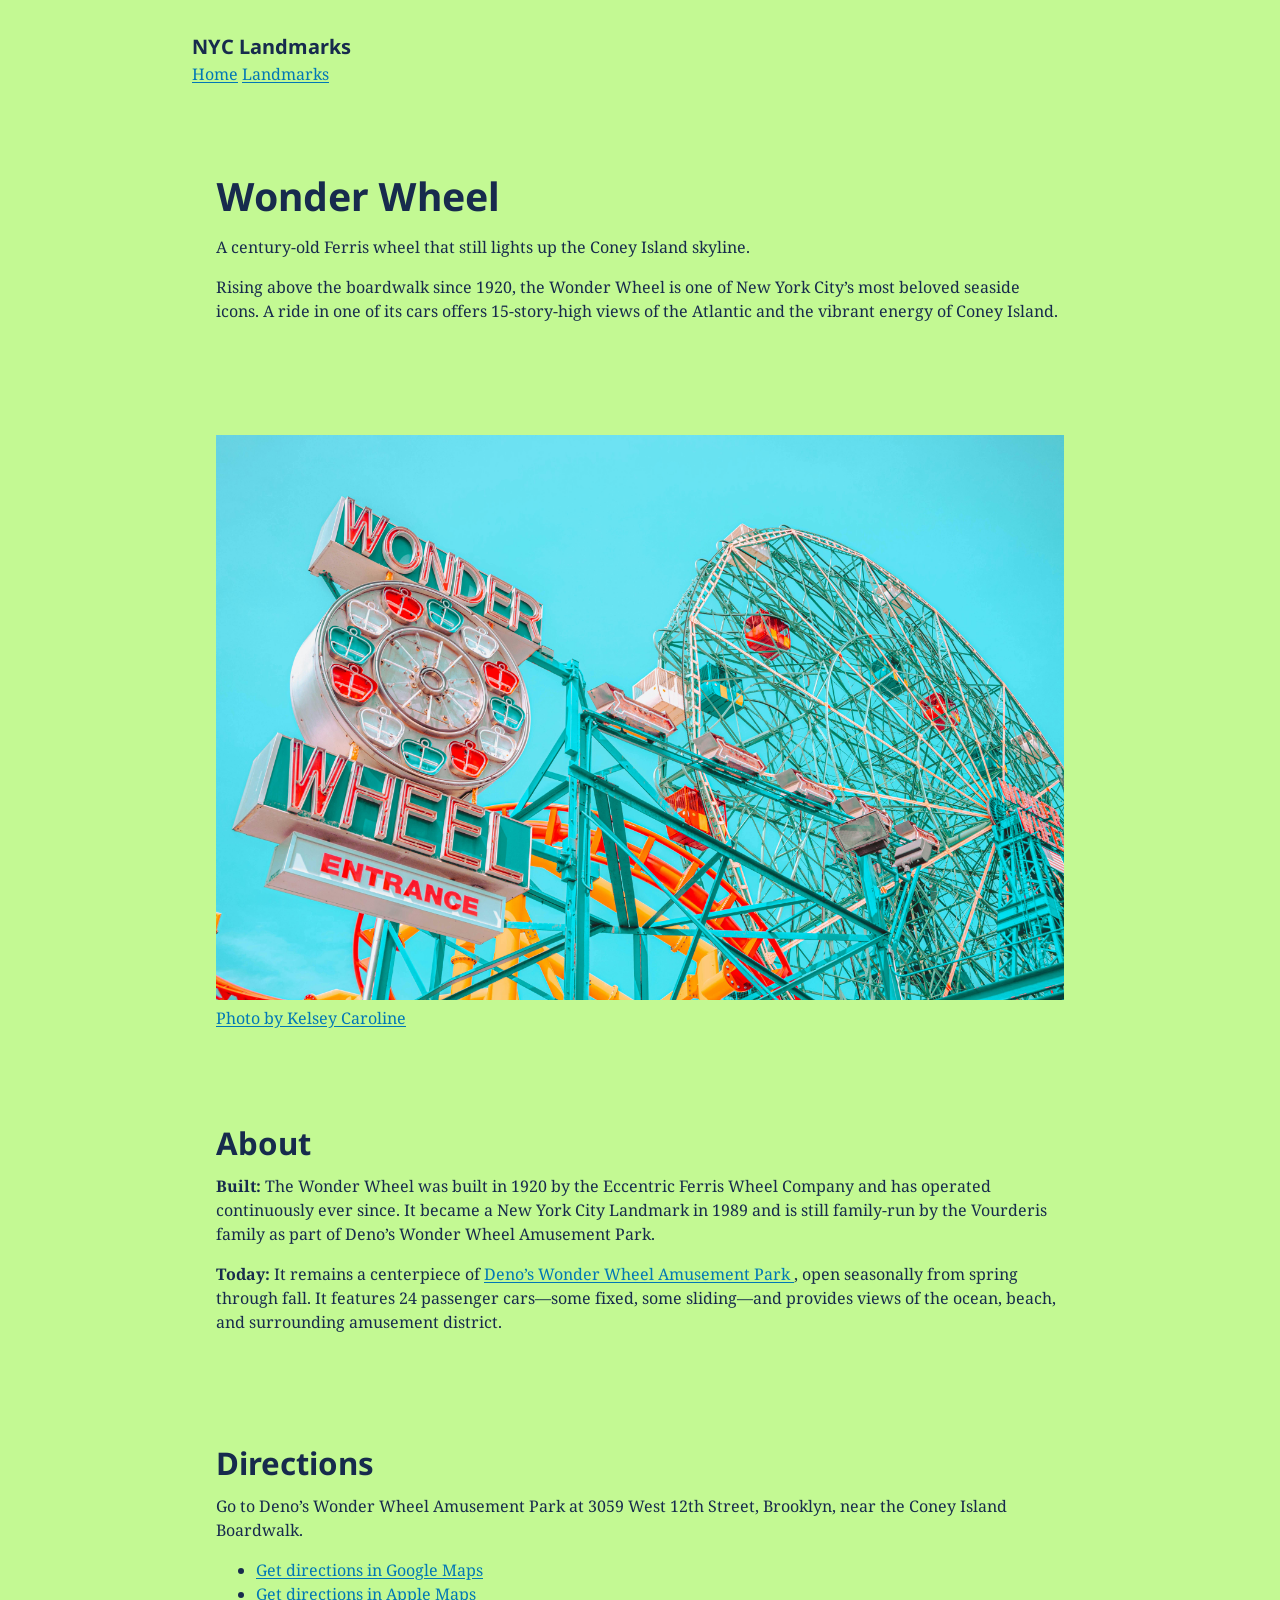
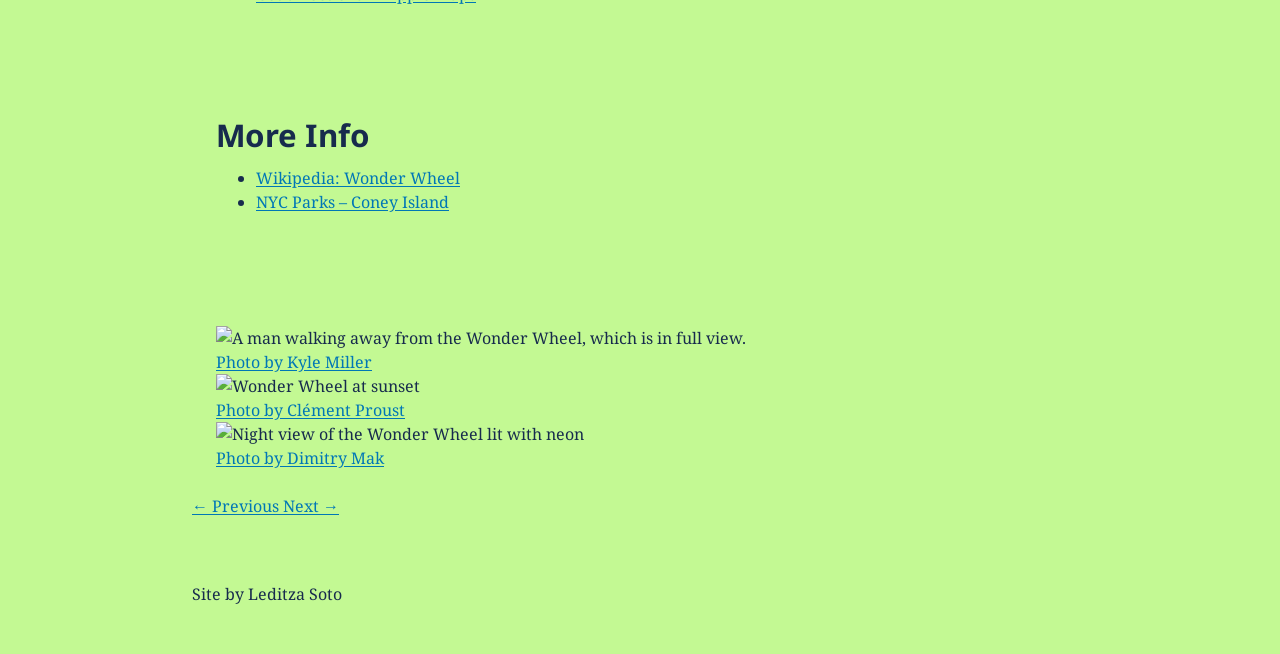
==== landmark-wonder.html @ 8ce6aac6 "Add Wonder Wheel landmark page This HTML file provides a detailed overview of the Wonder Wheel, incl" ====
<!DOCTYPE html>
<html lang="en">
<head>
    <meta charset="UTF-8">
    <meta name="viewport" content="width=device-width, initial-scale=1.0">
    <title>Wonder Wheel | NYC Landmarks</title>

    <link rel="stylesheet" href="tokens.css">
    <link rel="stylesheet" href="style.css">
</head>

<body>

    <!-- HEADER -->
    <header>
        <div class="site-title">NYC Landmarks</div>

        <nav aria-label="Main navigation">
            <a href="index.html">Home</a>
            <a href="index.html#landmarks">Landmarks</a>
        </nav>
    </header>

    <main>

        <!-- INTRODUCTION -->
        <section class="landmark-intro">
            <h1>Wonder Wheel</h1>
            <p class="tagline">
                A century-old Ferris wheel that still lights up the Coney Island skyline.
            </p>
            <p>
                Rising above the boardwalk since 1920, the Wonder Wheel is one of
                New York City’s most beloved seaside icons. A ride in one of its
                cars offers 15-story-high views of the Atlantic and the vibrant
                energy of Coney Island.
            </p>
        </section>

        <!-- HERO IMAGE -->
        <section class="landmark-hero">
            <figure>
                <img
                    src="images/pexels-kelsey-caroline-774981359-19122990.jpg"
                    alt="Wonder Wheel entrance on a cloudless sunny day">

                <figcaption>
                    <a href="https://www.pexels.com/photo/ferris-wheel-in-amusement-park-19122990/">
                        Photo by Kelsey Caroline
                    </a>
                </figcaption>
            </figure>
        </section>

        <!-- ABOUT -->
        <section class="landmark-about">
            <h2>About</h2>

            <p>
                <strong>Built:</strong> The Wonder Wheel was built in 1920 by
                the Eccentric Ferris Wheel Company and has operated continuously
                ever since. It became a New York City Landmark in 1989 and is
                still family-run by the Vourderis family as part of Deno’s
                Wonder Wheel Amusement Park.
            </p>

            <p>
                <strong>Today:</strong> It remains a centerpiece of
                <a href="https://www.denoswonderwheel.com/"
                   target="_blank" rel="noopener">
                    Deno’s Wonder Wheel Amusement Park
                </a>,
                open seasonally from spring through fall. It features 24
                passenger cars—some fixed, some sliding—and provides views
                of the ocean, beach, and surrounding amusement district.
            </p>
        </section>

        <!-- DIRECTIONS -->
        <section class="landmark-directions">
            <h2 id="directions-title">Directions</h2>

            <p>
                Go to Deno’s Wonder Wheel Amusement Park at 3059 West 12th
                Street, Brooklyn, near the Coney Island Boardwalk.
            </p>

            <ul class="directions-links">
                <li>
                    <a class="directions-link"
                       href="https://www.google.com/maps/dir/?api=1&amp;destination=Deno%27s%20Wonder%20Wheel%20Amusement%20Park%2C%203059%20West%2012th%20Street%2C%20Brooklyn%2C%20NY%2011224">
                        Get directions in Google Maps
                    </a>
                </li>

                <li>
                    <a class="directions-link"
                       href="https://maps.apple.com/directions?destination=Deno%27s%20Wonder%20Wheel%20Amusement%20Park%2C%203059%20West%2012th%20Street%2C%20Brooklyn%2C%20NY%2011224">
                        Get directions in Apple Maps
                    </a>
                </li>
            </ul>
        </section>

        <!-- MORE INFORMATION -->
        <section class="landmark-more-info">
            <h2>More Info</h2>

            <ul>
                <li>
                    <a href="https://en.wikipedia.org/wiki/Wonder_Wheel"
                       target="_blank" rel="noopener">
                        Wikipedia: Wonder Wheel
                    </a>
                </li>

                <li>
                    <a href="https://www.nycgovparks.org/parks/coney-island-beach-and-boardwalk/history"
                       target="_blank" rel="noopener">
                        NYC Parks – Coney Island
                    </a>
                </li>
            </ul>
        </section>

        <!-- ADDITIONAL IMAGES -->
        <section class="landmark-gallery">

            <figure>
                <img
                    src="images/square/pexels-kyle-miller-169884138-27462439_sq.jpg"
                    alt="A man walking away from the Wonder Wheel, which is in full view.">

                <figcaption>
                    <a href="https://www.pexels.com/photo/a-man-walking-past-a-ferris-wheel-27462439/">
                        Photo by Kyle Miller
                    </a>
                </figcaption>
            </figure>

            <figure>
                <img
                    src="images/square/pexels-clement-proust-363898785-24730360_sq.jpg"
                    alt="Wonder Wheel at sunset">

                <figcaption>
                    <a href="https://www.pexels.com/photo/denos-wonder-wheel-amusement-park-24730360/">
                        Photo by Clément Proust
                    </a>
                </figcaption>
            </figure>

            <figure>
                <img
                    src="images/square/pexels-dimitry-mak-1310041547-30911091_sq.jpg"
                    alt="Night view of the Wonder Wheel lit with neon">

                <figcaption>
                    <a href="https://www.pexels.com/photo/colorful-summer-day-at-coney-island-amusement-park-30911091/">
                        Photo by Dimitry Mak
                    </a>
                </figcaption>
            </figure>

        </section>

        <!-- PREVIOUS AND NEXT LANDMARKS -->
        <nav id="pagination" aria-label="Landmark navigation">
            <a class="btn" rel="prev" href="landmark-tram.html">
                ← Previous
            </a>

            <a class="btn" rel="next" href="landmark-liberty.html">
                Next →
            </a>
        </nav>

    </main>

    <!-- FOOTER -->
    <footer>
        <p>Site by Leditza Soto</p>
    </footer>

</body>
</html>
---- tokens.css ----
@import url("https://fonts.googleapis.com/css2?family=Noto+Sans+Georgian&family=Noto+Serif+Georgian&display=swap");

/* Design System Tokens: Set Base CSS variable values. */
:root {
  /* Typographic Styles */
  --text-size-xs: 0.64rem;
  --text-size-sm: 0.8rem;
  --text-size-md: 1rem;
  --text-size-lg: 1.25rem;
  --text-size-xl: 1.563rem;
  --text-size-2xl: 1.953rem;
  --text-size-3xl: 2.441rem;
  --line-height-base: 1.5;
  --line-height-headings: 1.15;
  --headings-family: "Noto Sans Georgian", sans-serif;
  --base-family: "Noto Serif Georgian", sans-serif;

    /* Color Styles */
  --primary-text: #172B4D;
  --primary-background: #c3f993;
  --action: #0077B6;
  --action-hover: #005A8D;
  --button-text: #FFFFFF;

  --alternate-text: #FFFFFF;
  --alternate-background: #172B4D;
  --alternate-action: #48CAE4;
  --alternate-action-hover: #FFFFFF;
  --alternate-button-text: #172B4D;

  /* Spacing Units */
  --space-unit: 0.25rem;
  --space-1: calc(var(--space-unit) * 1);
  --space-2: calc(var(--space-unit) * 2);
  --space-3: calc(var(--space-unit) * 3);
  --space-4: calc(var(--space-unit) * 4);
  --space-6: calc(var(--space-unit) * 6);
  --space-8: calc(var(--space-unit) * 8);
  --space-12: calc(var(--space-unit) * 12);
  --space-16: calc(var(--space-unit) * 16);
  --space-24: calc(var(--space-unit) * 24);
  --space-32: calc(var(--space-unit) * 32);

  /* Layout Styles */
  --page-width: 60rem;
  --grid-gap: var(--space-4);
  --section-spacing: var(--space-12);
  --content-padding: var(--space-6);
}

html {
  font-size: 16px;
}

* {
  box-sizing: border-box;
}

body {
  margin: 0;
  font-family: var(--base-family);
  font-size: var(--text-size-md);
  line-height: var(--line-height-base);
  color: var(--primary-text);
  background-color: var(--primary-background);
  overflow-wrap: break-word;
}

/* Typography */
h1, h2, h3, h4, h5, h6 {
  font-family: var(--headings-family);
  line-height: var(--line-height-headings);
}

h1 {
  font-size: var(--text-size-3xl);
}

h2 {
  font-size: var(--text-size-2xl);
}

h3 {
  font-size: var(--text-size-xl);
}

h4 {
  font-size: var(--text-size-lg);
}

h5 {
  font-size: var(--text-size-md);
}

h6 {
  font-size: var(--text-size-sm);
}


/* Clean heading defaults assuming parent sections handle top spacing */
h1 {
  margin-block-start: 0;
  margin-block-end: var(--space-4); /* 16px on 4px base */
}

h2 {
  margin-block-start: 0;
  margin-block-end: var(--space-3); /* 12px on 4px base */
}

h3 {
  margin-block-start: 0;
  margin-block-end: var(--space-2); /* 8px on 4px base */
}

h4, h5, h6 {
  margin-block-start: 0;
  margin-block-end: var(--space-2); /* 8px on 4px base */
}

p, ul, ol {
  margin: 0 0 var(--space-4);
}

small {
  font-size: var(--text-size-sm);
}

/* Layout */
header, main, footer {
  max-width: var(--page-width);
  margin-inline: auto;
  padding: var(--space-8);
}

section, .alternate {
  padding: var(--content-padding);
}

section + section {
  margin-top: var(--section-spacing);
}

/* Site identity stays separate from the page heading. */
.site-title {
  font-size: var(--text-size-lg);
}

/* Add the alternate class to an element to apply alternate styling. */
.alternate {
  --action: var(--alternate-action);
  --action-hover: var(--alternate-action-hover);
  --button-text: var(--alternate-button-text);
  color: var(--alternate-text);
  background-color: var(--alternate-background);
}

/* Links and buttons */
a {
  color: var(--action);
  text-decoration: underline;
  text-underline-offset: 0.15em;
}

a:hover {
  color: var(--action-hover);
}

button, .button {
  display: inline-block;
  border: 0;
  padding: var(--space-3) var(--space-4);
  font: inherit;
  color: var(--button-text);
  background-color: var(--action);
  text-decoration: none;
  cursor: pointer;
}

button:hover, .button:hover {
  color: var(--button-text);
  background-color: var(--action-hover);
}

a:focus-visible, button:focus-visible {
  outline: 3px solid currentColor;
  outline-offset: 4px;
}
---- style.css ----
/* basic responsive image css */
img, video {
    max-width: 100%;
    height: auto;
}

.landmarks-grid {
    display: grid;
    grid-gap: 1rem;
    grid-template-columns: repeat(auto-fit, minmax(250px, 1fr));
}

figure {
    margin: 0;
}

.videoWrapper {
    position: relative;
    width: 100%;
}

.ratio {
    aspect-ratio: 16 / 9;
}
.videoWrapper iframe {
  border: 0;
}
.videoWrapper iframe {
    position: absolute;
    top: 0;
    left: 0;
    width: 100%;
    height: 100%;
    border: 0;
}
/* Landmark card grid */
.landmarks-grid {
    display: grid;
    grid-template-columns: repeat(3, minmax(0, 1fr));
    gap: var(--grid-gap);
    margin-block: var(--space-8);
}

.landmark {
    padding: var(--content-padding);
    background-color: #FFFFFF;
    color: var(--primary-text);
    border: 1px solid #D1D5DB;
    border-radius: 8px;
}

.landmark figure {
    margin: 0 0 var(--space-4);
}

.landmark img {
    display: block;
    width: 100%;
    aspect-ratio: 1 / 1;
    object-fit: cover;
}

.landmark figcaption {
    font-size: var(--text-size-sm);
    margin-top: var(--space-2);
}

.landmark h3 {
    margin-bottom: 0;
}

.landmark a {
    color: var(--action);
}

.landmark a:hover {
    color: var(--action-hover);
}

/* Tablet layout */
@media (max-width: 800px) {
    .landmarks-grid {
        grid-template-columns: repeat(2, minmax(0, 1fr));
    }
}

/* Mobile layout */
@media (max-width: 520px) {
    .landmarks-grid {
        grid-template-columns: 1fr;
    }
}


/* Page sections */
.site-title {
    font-family: var(--headings-family);
    font-weight: bold;
}

.introduction {
    padding: var(--content-padding);
}

.introduction .intro {
    font-size: var(--text-size-lg);
}

.intro-video,
.featured-landmark,
.landmarks {
    margin-top: var(--section-spacing);
    padding: var(--content-padding);
}

.featured-landmark img {
    display: block;
    width: 100%;
    height: auto;
}

.landmarks-grid {
    margin-top: var(--space-6);
}

/* Keyboard accessibility */
a:focus-visible,
button:focus-visible {
    outline: 3px solid var(--action);
    outline-offset: 3px;
}
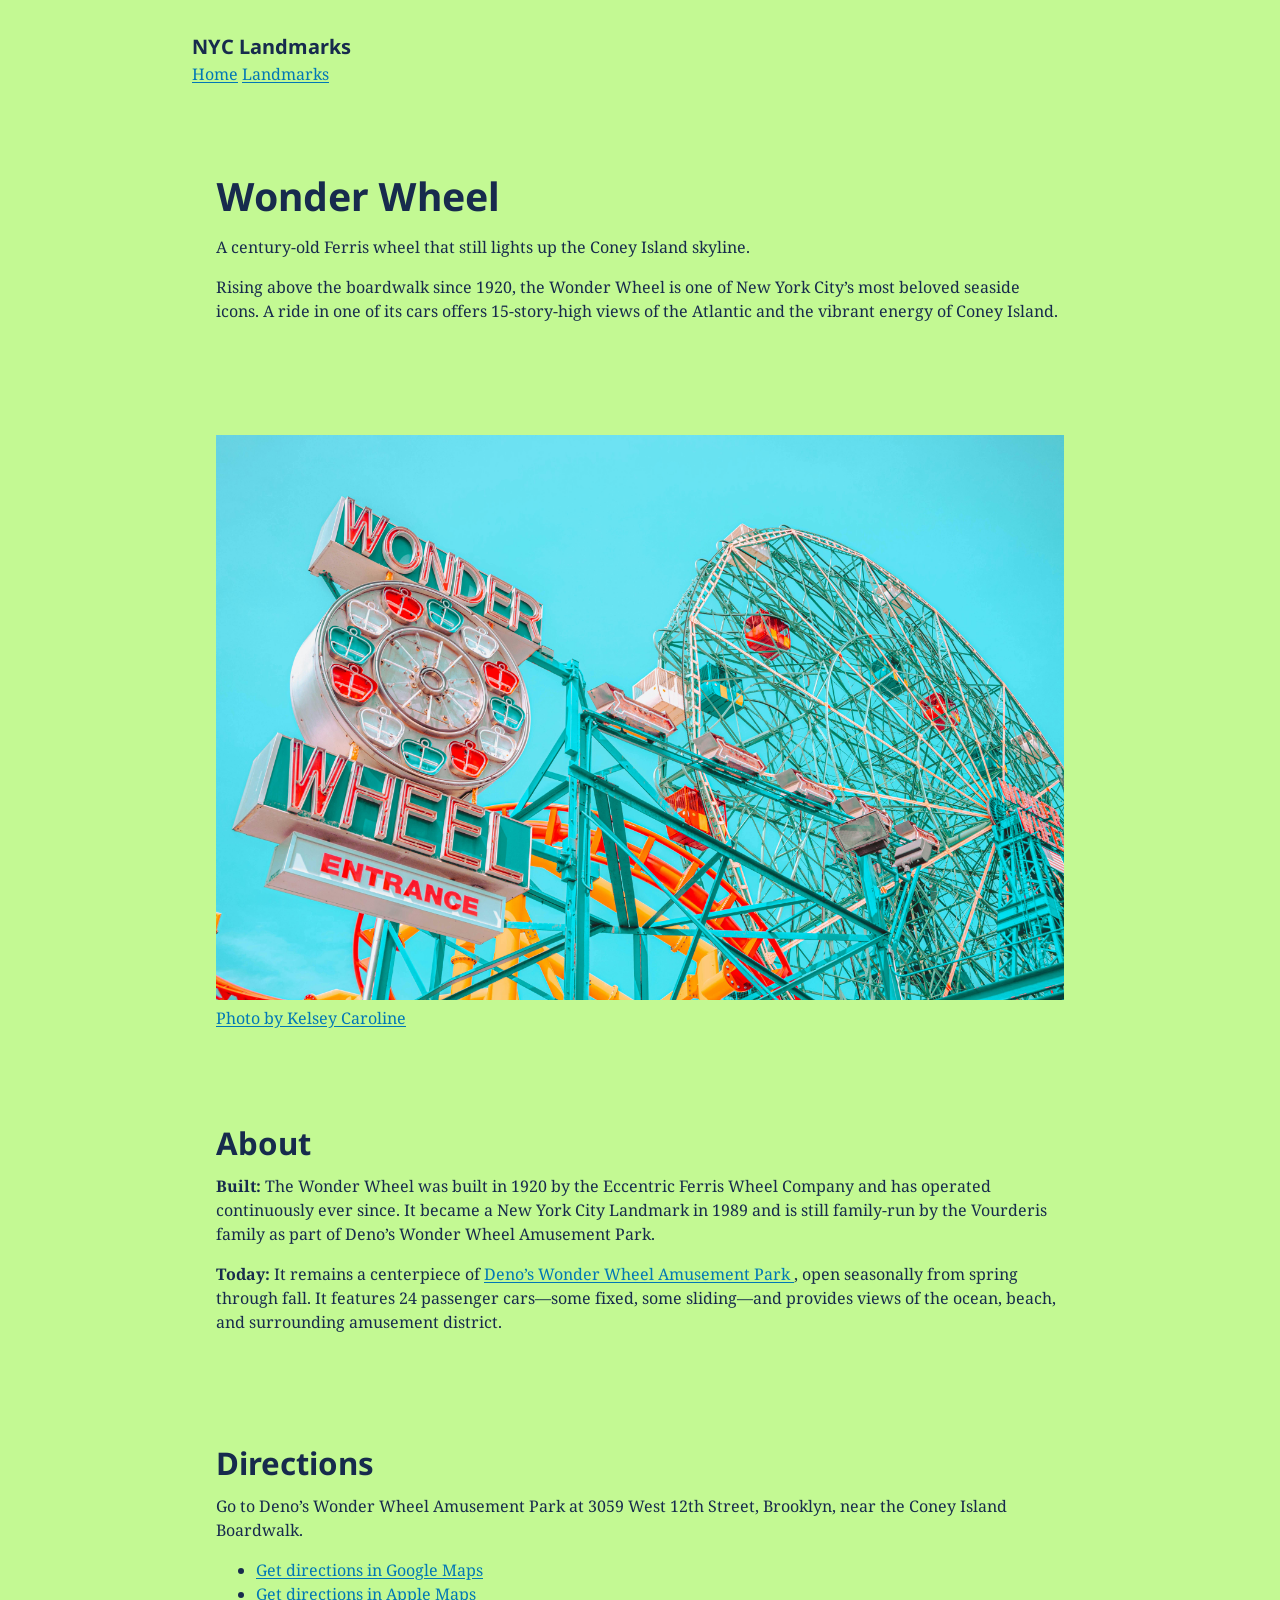
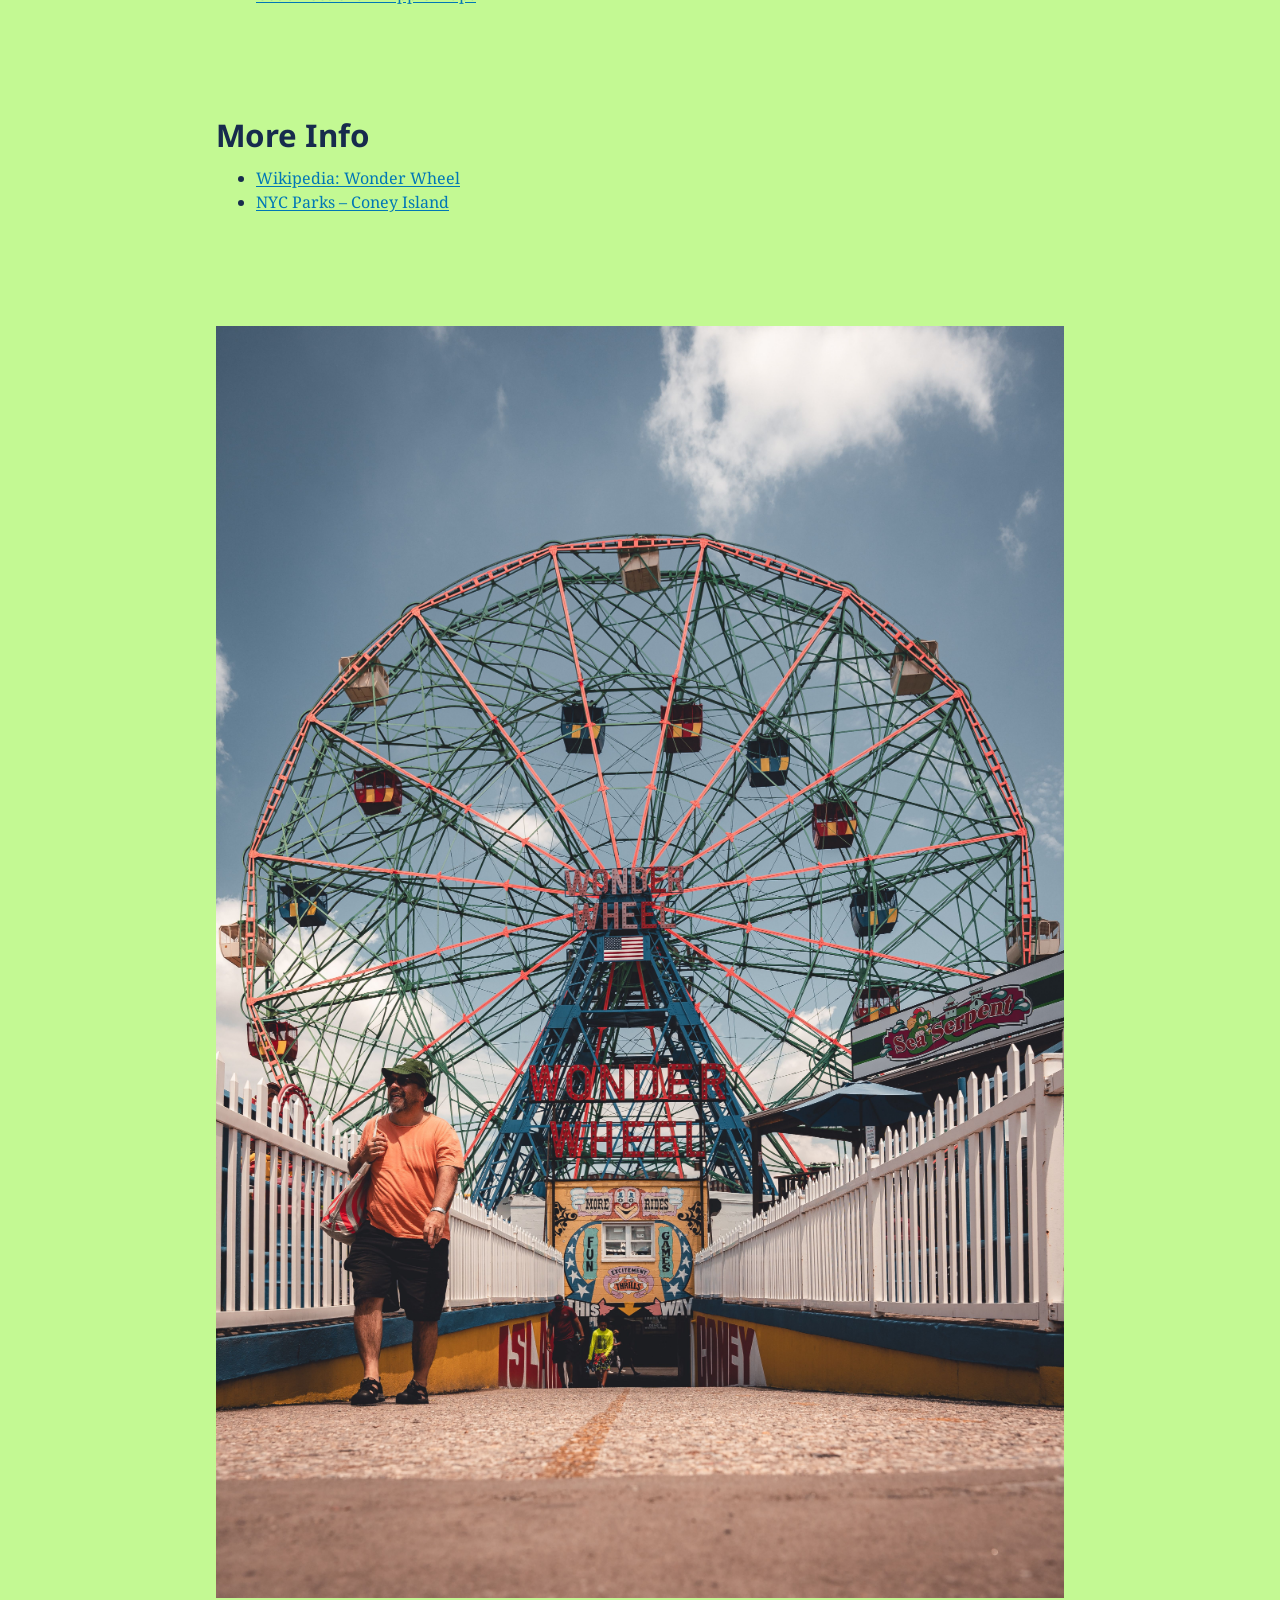
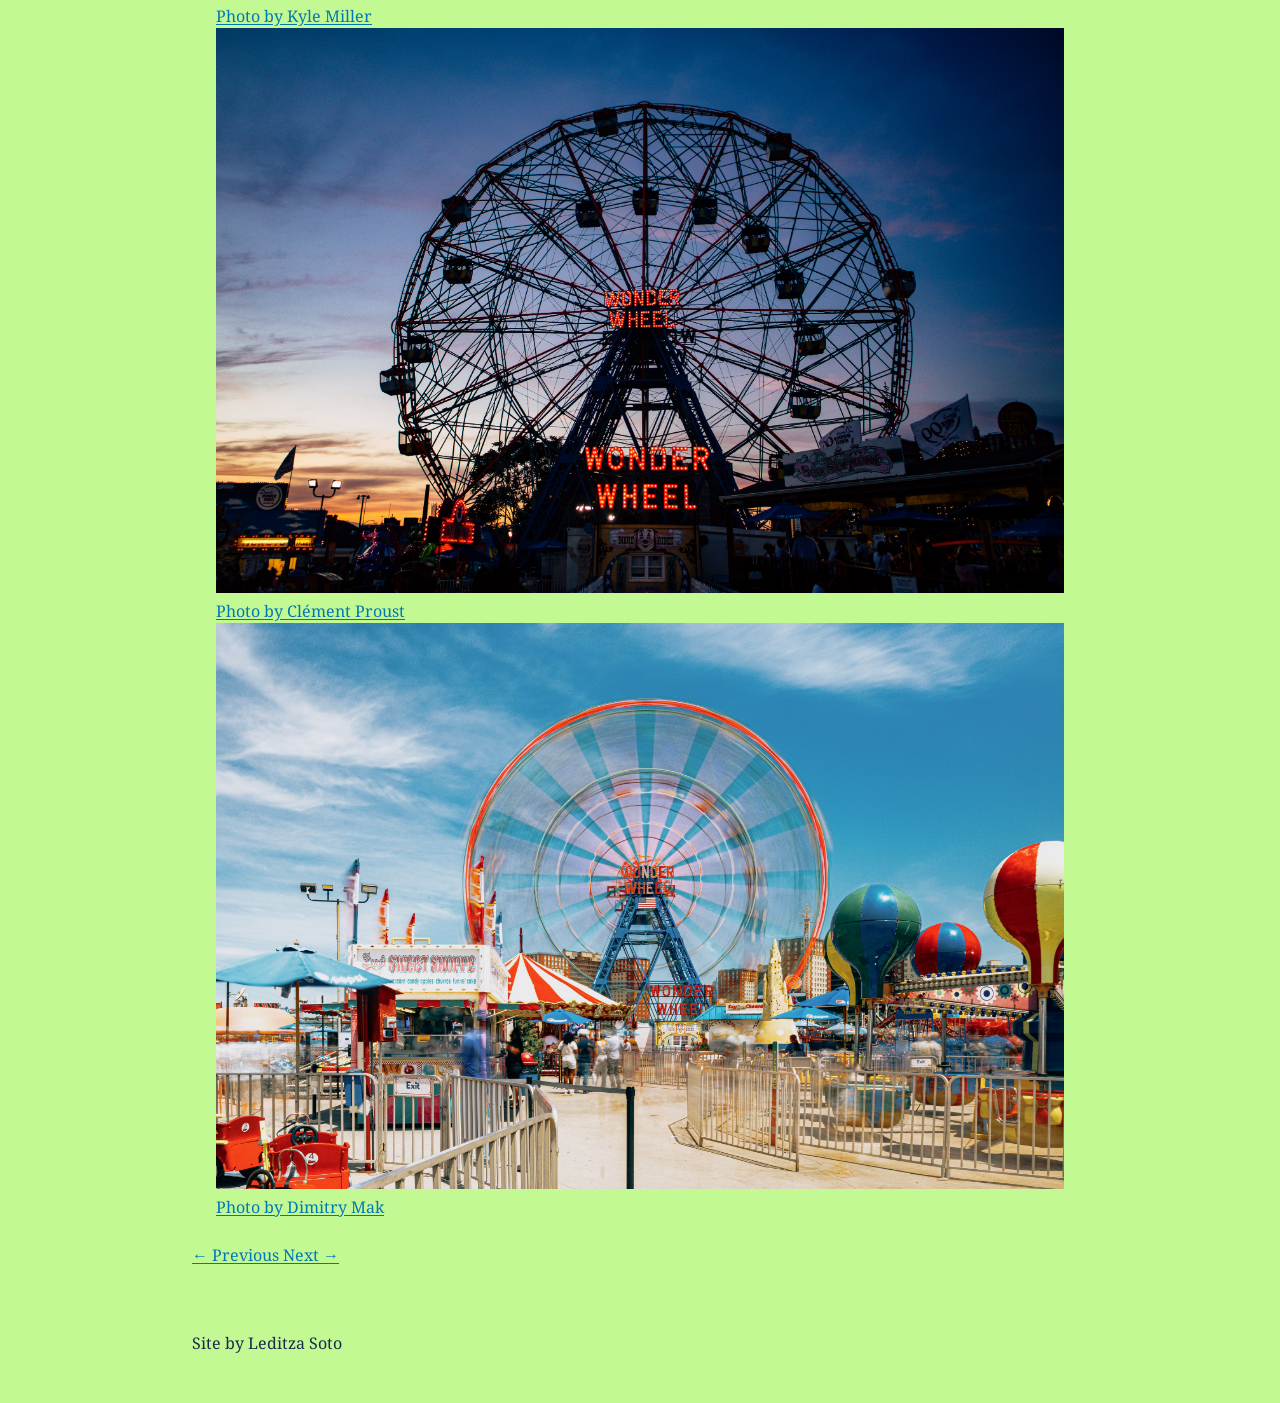
==== commit 56b76a19: "Add Wonder Wheel gallery images and update landmark page" ====
--- a/landmark-wonder.html
+++ b/landmark-wonder.html
@@ -129,9 +129,8 @@
 
             <figure>
                 <img
-                    src="images/square/pexels-kyle-miller-169884138-27462439_sq.jpg"
+                    src="images2cropped/pexels-kyle-miller-169884138-27462439.jpg"
                     alt="A man walking away from the Wonder Wheel, which is in full view.">
-
                 <figcaption>
                     <a href="https://www.pexels.com/photo/a-man-walking-past-a-ferris-wheel-27462439/">
                         Photo by Kyle Miller
@@ -141,10 +140,8 @@
 
             <figure>
                 <img
-                    src="images/square/pexels-clement-proust-363898785-24730360_sq.jpg"
-                    alt="Wonder Wheel at sunset">
-
-                <figcaption>
+                    src="images2cropped/pexels-clement-proust-363898785-24730360.jpg"
+                    alt="Wonder Wheel at sunset">                <figcaption>
                     <a href="https://www.pexels.com/photo/denos-wonder-wheel-amusement-park-24730360/">
                         Photo by Clément Proust
                     </a>
@@ -153,9 +150,8 @@
 
             <figure>
                 <img
-                    src="images/square/pexels-dimitry-mak-1310041547-30911091_sq.jpg"
-                    alt="Night view of the Wonder Wheel lit with neon">
-
+    src="images2cropped/pexels-dimitry-mak-1310041547-30911091.jpg"
+    alt="Night view of the Wonder Wheel lit with neon">
                 <figcaption>
                     <a href="https://www.pexels.com/photo/colorful-summer-day-at-coney-island-amusement-park-30911091/">
                         Photo by Dimitry Mak
@@ -184,4 +180,4 @@
     </footer>
 
 </body>
-</html>
+</html>
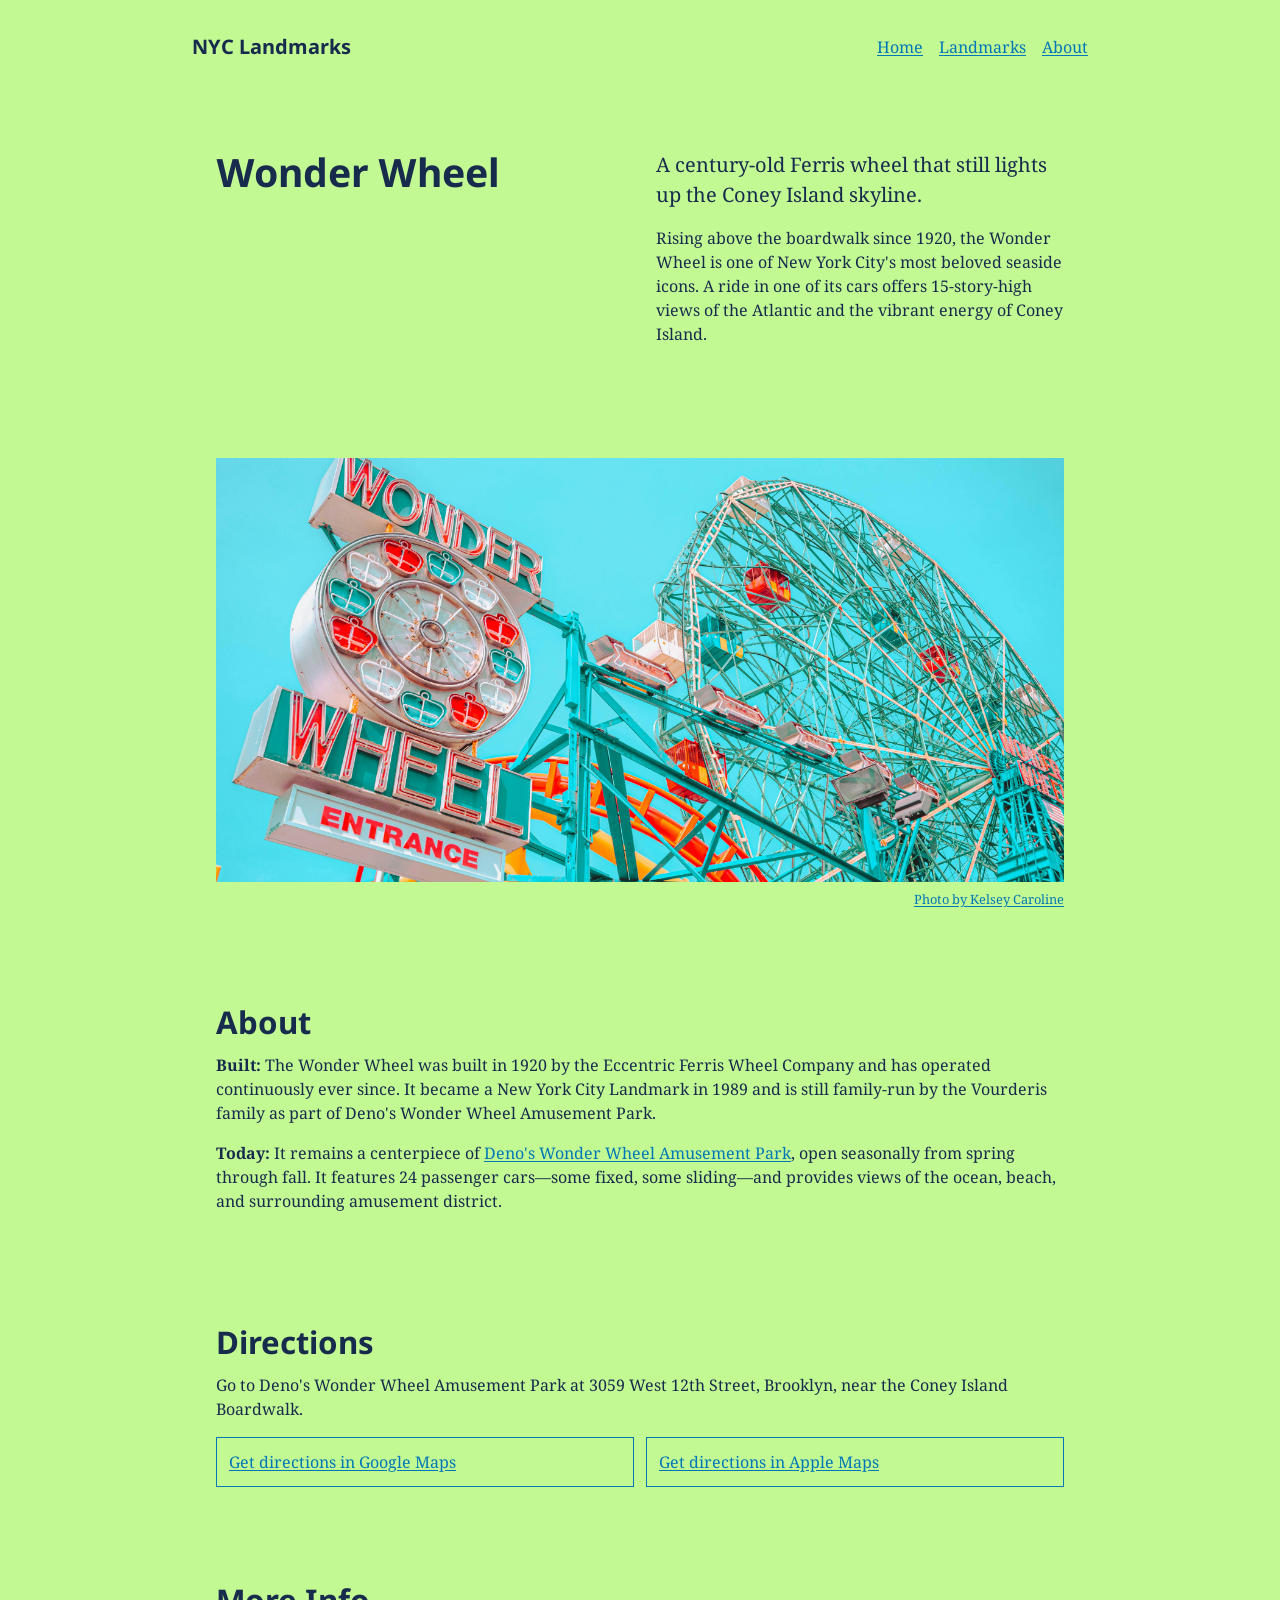
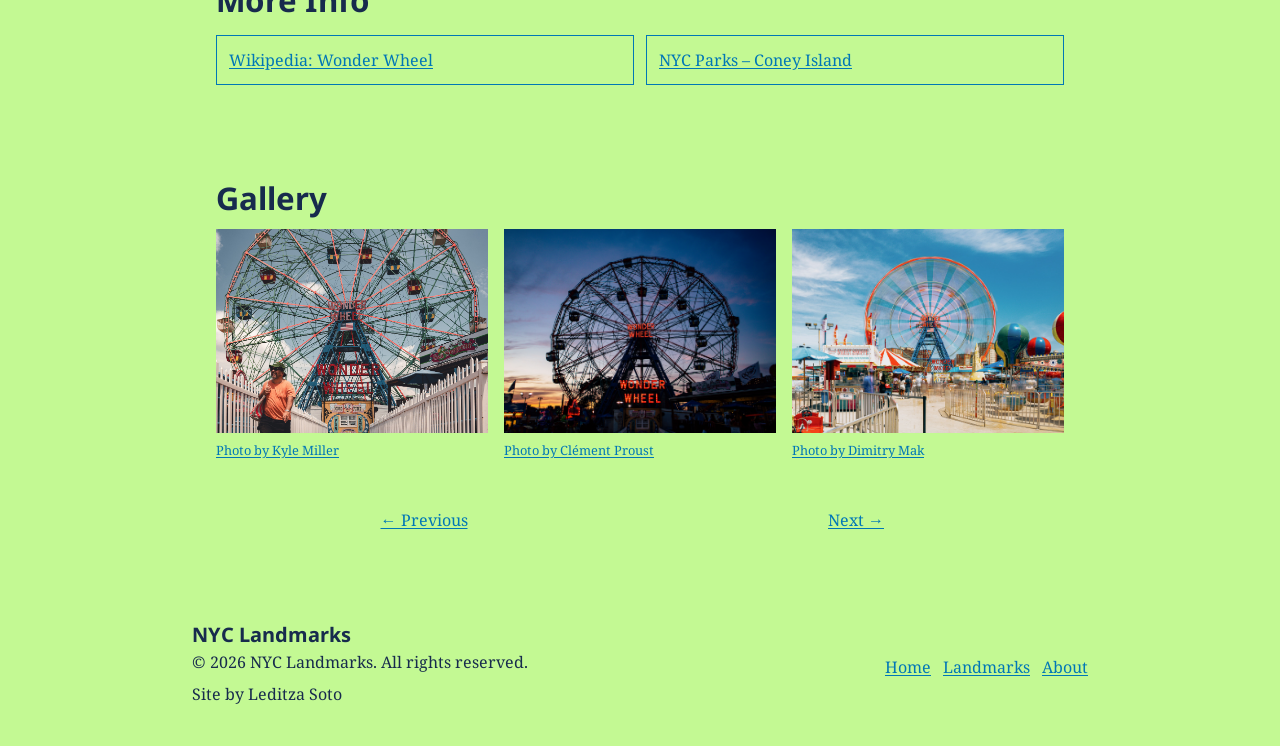
==== commit 2666b9af: "Update homepage and Wonder Wheel responsive layouts" ====
--- a/landmark-wonder.html
+++ b/landmark-wonder.html
@@ -1,168 +1,234 @@
 
 <!DOCTYPE html>
 <html lang="en">
+
 <head>
     <meta charset="UTF-8">
     <meta name="viewport" content="width=device-width, initial-scale=1.0">
+
     <title>Wonder Wheel | NYC Landmarks</title>
 
     <link rel="stylesheet" href="tokens.css">
     <link rel="stylesheet" href="style.css">
 </head>
 
-<body>
+<body class="page page--landmark">
 
     <!-- HEADER -->
-    <header>
-        <div class="site-title">NYC Landmarks</div>
-
-        <nav aria-label="Main navigation">
-            <a href="index.html">Home</a>
-            <a href="index.html#landmarks">Landmarks</a>
-        </nav>
+    <header class="site-header">
+        <div class="site-header__inner">
+
+            <a class="site-logo" href="index.html">
+                NYC Landmarks
+            </a>
+
+            <nav class="primary-nav" aria-label="Main navigation">
+                <ul class="primary-nav__list">
+                    <li><a href="index.html">Home</a></li>
+                    <li><a href="index.html#landmarks">Landmarks</a></li>
+                    <li><a href="index.html#about">About</a></li>
+                </ul>
+            </nav>
+
+        </div>
     </header>
 
+
     <main>
 
-        <!-- INTRODUCTION -->
+        <!-- LANDMARK INTRODUCTION -->
         <section class="landmark-intro">
-            <h1>Wonder Wheel</h1>
-            <p class="tagline">
-                A century-old Ferris wheel that still lights up the Coney Island skyline.
-            </p>
-            <p>
-                Rising above the boardwalk since 1920, the Wonder Wheel is one of
-                New York City’s most beloved seaside icons. A ride in one of its
-                cars offers 15-story-high views of the Atlantic and the vibrant
-                energy of Coney Island.
-            </p>
-        </section>
+            <div class="content-container landmark-intro__layout">
+
+                <h1>Wonder Wheel</h1>
+
+                <div class="landmark-intro__copy">
+
+                    <p class="tagline">
+                        A century-old Ferris wheel that still lights up
+                        the Coney Island skyline.
+                    </p>
+
+                    <p>
+                        Rising above the boardwalk since 1920, the Wonder
+                        Wheel is one of New York City's most beloved
+                        seaside icons. A ride in one of its cars offers
+                        15-story-high views of the Atlantic and the
+                        vibrant energy of Coney Island.
+                    </p>
+
+                </div>
+
+            </div>
+        </section>
+
 
         <!-- HERO IMAGE -->
         <section class="landmark-hero">
-            <figure>
-                <img
-                    src="images/pexels-kelsey-caroline-774981359-19122990.jpg"
-                    alt="Wonder Wheel entrance on a cloudless sunny day">
-
-                <figcaption>
-                    <a href="https://www.pexels.com/photo/ferris-wheel-in-amusement-park-19122990/">
-                        Photo by Kelsey Caroline
-                    </a>
-                </figcaption>
-            </figure>
-        </section>
+            <div class="content-container">
+
+                <figure>
+                    <img
+                        src="images/pexels-kelsey-caroline-774981359-19122990.jpg"
+                        alt="Wonder Wheel at Coney Island">
+
+                    <figcaption>
+                        <a href="https://www.pexels.com/photo/ferris-wheel-in-amusement-park-19122990/">
+                            Photo by Kelsey Caroline
+                        </a>
+                    </figcaption>
+                </figure>
+
+            </div>
+        </section>
+
 
         <!-- ABOUT -->
-        <section class="landmark-about">
-            <h2>About</h2>
-
-            <p>
-                <strong>Built:</strong> The Wonder Wheel was built in 1920 by
-                the Eccentric Ferris Wheel Company and has operated continuously
-                ever since. It became a New York City Landmark in 1989 and is
-                still family-run by the Vourderis family as part of Deno’s
-                Wonder Wheel Amusement Park.
-            </p>
-
-            <p>
-                <strong>Today:</strong> It remains a centerpiece of
-                <a href="https://www.denoswonderwheel.com/"
-                   target="_blank" rel="noopener">
-                    Deno’s Wonder Wheel Amusement Park
-                </a>,
-                open seasonally from spring through fall. It features 24
-                passenger cars—some fixed, some sliding—and provides views
-                of the ocean, beach, and surrounding amusement district.
-            </p>
-        </section>
+        <section class="landmark-about landmark-section">
+            <div class="content-container">
+
+                <h2>About</h2>
+
+                <div class="landmark-section__content">
+
+                    <p>
+                        <strong>Built:</strong> The Wonder Wheel was built
+                        in 1920 by the Eccentric Ferris Wheel Company and
+                        has operated continuously ever since. It became
+                        a New York City Landmark in 1989 and is still
+                        family-run by the Vourderis family as part of
+                        Deno's Wonder Wheel Amusement Park.
+                    </p>
+
+                    <p>
+                        <strong>Today:</strong> It remains a centerpiece
+                        of <a href="https://www.denoswonderwheel.com/"
+                        target="_blank" rel="noopener">Deno's Wonder Wheel
+                        Amusement Park</a>, open seasonally from spring
+                        through fall. It features 24 passenger cars—some
+                        fixed, some sliding—and provides views of the
+                        ocean, beach, and surrounding amusement district.
+                    </p>
+
+                </div>
+
+            </div>
+        </section>
+
 
         <!-- DIRECTIONS -->
-        <section class="landmark-directions">
-            <h2 id="directions-title">Directions</h2>
-
-            <p>
-                Go to Deno’s Wonder Wheel Amusement Park at 3059 West 12th
-                Street, Brooklyn, near the Coney Island Boardwalk.
-            </p>
-
-            <ul class="directions-links">
-                <li>
-                    <a class="directions-link"
-                       href="https://www.google.com/maps/dir/?api=1&amp;destination=Deno%27s%20Wonder%20Wheel%20Amusement%20Park%2C%203059%20West%2012th%20Street%2C%20Brooklyn%2C%20NY%2011224">
-                        Get directions in Google Maps
-                    </a>
-                </li>
-
-                <li>
-                    <a class="directions-link"
-                       href="https://maps.apple.com/directions?destination=Deno%27s%20Wonder%20Wheel%20Amusement%20Park%2C%203059%20West%2012th%20Street%2C%20Brooklyn%2C%20NY%2011224">
-                        Get directions in Apple Maps
-                    </a>
-                </li>
-            </ul>
-        </section>
+        <section class="landmark-directions landmark-section">
+            <div class="content-container">
+
+                <h2>Directions</h2>
+
+                <p>
+                    Go to Deno's Wonder Wheel Amusement Park at
+                    3059 West 12th Street, Brooklyn, near the
+                    Coney Island Boardwalk.
+                </p>
+
+                <ul class="landmark-directions__actions">
+
+                    <li>
+                        <a href="https://www.google.com/maps/dir/?api=1&amp;destination=Deno%27s%20Wonder%20Wheel%20Amusement%20Park%2C%203059%20West%2012th%20Street%2C%20Brooklyn%2C%20NY%2011224">
+                            Get directions in Google Maps
+                        </a>
+                    </li>
+
+                    <li>
+                        <a href="https://maps.apple.com/directions?destination=Deno%27s%20Wonder%20Wheel%20Amusement%20Park%2C%203059%20West%2012th%20Street%2C%20Brooklyn%2C%20NY%2011224">
+                            Get directions in Apple Maps
+                        </a>
+                    </li>
+
+                </ul>
+
+            </div>
+        </section>
+
 
         <!-- MORE INFORMATION -->
-        <section class="landmark-more-info">
-            <h2>More Info</h2>
-
-            <ul>
-                <li>
-                    <a href="https://en.wikipedia.org/wiki/Wonder_Wheel"
-                       target="_blank" rel="noopener">
-                        Wikipedia: Wonder Wheel
-                    </a>
-                </li>
-
-                <li>
-                    <a href="https://www.nycgovparks.org/parks/coney-island-beach-and-boardwalk/history"
-                       target="_blank" rel="noopener">
-                        NYC Parks – Coney Island
-                    </a>
-                </li>
-            </ul>
-        </section>
-
-        <!-- ADDITIONAL IMAGES -->
-        <section class="landmark-gallery">
-
-            <figure>
-                <img
-                    src="images2cropped/pexels-kyle-miller-169884138-27462439.jpg"
-                    alt="A man walking away from the Wonder Wheel, which is in full view.">
-                <figcaption>
-                    <a href="https://www.pexels.com/photo/a-man-walking-past-a-ferris-wheel-27462439/">
-                        Photo by Kyle Miller
-                    </a>
-                </figcaption>
-            </figure>
-
-            <figure>
-                <img
-                    src="images2cropped/pexels-clement-proust-363898785-24730360.jpg"
-                    alt="Wonder Wheel at sunset">                <figcaption>
-                    <a href="https://www.pexels.com/photo/denos-wonder-wheel-amusement-park-24730360/">
-                        Photo by Clément Proust
-                    </a>
-                </figcaption>
-            </figure>
-
-            <figure>
-                <img
-    src="images2cropped/pexels-dimitry-mak-1310041547-30911091.jpg"
-    alt="Night view of the Wonder Wheel lit with neon">
-                <figcaption>
-                    <a href="https://www.pexels.com/photo/colorful-summer-day-at-coney-island-amusement-park-30911091/">
-                        Photo by Dimitry Mak
-                    </a>
-                </figcaption>
-            </figure>
-
-        </section>
-
-        <!-- PREVIOUS AND NEXT LANDMARKS -->
-        <nav id="pagination" aria-label="Landmark navigation">
+        <section class="landmark-resources landmark-section">
+            <div class="content-container">
+
+                <h2>More Info</h2>
+
+                <ul class="landmark-resources__list">
+
+                    <li>
+                        <a href="https://en.wikipedia.org/wiki/Wonder_Wheel"
+                        target="_blank" rel="noopener">
+                            Wikipedia: Wonder Wheel
+                        </a>
+                    </li>
+
+                    <li>
+                        <a href="https://www.nycgovparks.org/parks/coney-island-beach-and-boardwalk/history"
+                        target="_blank" rel="noopener">
+                            NYC Parks – Coney Island
+                        </a>
+                    </li>
+
+                </ul>
+
+            </div>
+        </section>
+
+
+        <!-- PHOTO GALLERY -->
+        <section class="landmark-gallery-section">
+            <div class="content-container">
+
+                <h2>Gallery</h2>
+
+                <div class="landmark-gallery">
+
+                    <figure>
+                        <img
+                            src="images2cropped/pexels-kyle-miller-169884138-27462439.jpg"
+                            alt="A man walking past the Wonder Wheel">
+
+                        <figcaption>
+                            <a href="https://www.pexels.com/photo/a-man-walking-past-a-ferris-wheel-27462439/">
+                                Photo by Kyle Miller
+                            </a>
+                        </figcaption>
+                    </figure>
+
+                    <figure>
+                        <img
+                            src="images2cropped/pexels-clement-proust-363898785-24730360.jpg"
+                            alt="Wonder Wheel at sunset">
+
+                        <figcaption>
+                            <a href="https://www.pexels.com/photo/denos-wonder-wheel-amusement-park-24730360/">
+                                Photo by Clément Proust
+                            </a>
+                        </figcaption>
+                    </figure>
+
+                    <figure>
+                        <img
+                            src="images2cropped/pexels-dimitry-mak-1310041547-30911091.jpg"
+                            alt="Wonder Wheel illuminated at night">
+
+                        <figcaption>
+                            <a href="https://www.pexels.com/photo/colorful-summer-day-at-coney-island-amusement-park-30911091/">
+                                Photo by Dimitry Mak
+                            </a>
+                        </figcaption>
+                    </figure>
+
+                </div>
+
+            </div>
+        </section>
+
+
+        <!-- PREVIOUS AND NEXT -->
+        <nav class="landmark-pagination" aria-label="Landmark navigation">
+
             <a class="btn" rel="prev" href="landmark-tram.html">
                 ← Previous
             </a>
@@ -170,14 +236,37 @@
             <a class="btn" rel="next" href="landmark-liberty.html">
                 Next →
             </a>
+
         </nav>
 
     </main>
 
+
     <!-- FOOTER -->
-    <footer>
-        <p>Site by Leditza Soto</p>
+    <footer class="site-footer">
+        <div class="content-container site-footer__layout">
+
+            <div class="site-footer__identity">
+
+                <a class="site-logo" href="index.html">
+                    NYC Landmarks
+                </a>
+
+                <p>© 2026 NYC Landmarks. All rights reserved.</p>
+                <p>Site by Leditza Soto</p>
+
+            </div>
+
+            <nav class="footer-nav" aria-label="Footer navigation">
+                <ul class="footer-nav__list">
+                    <li><a href="index.html">Home</a></li>
+                    <li><a href="index.html#landmarks">Landmarks</a></li>
+                    <li><a href="index.html#about">About</a></li>
+                </ul>
+            </nav>
+
+        </div>
     </footer>
 
 </body>
-</html>+</html>
--- a/style.css
+++ b/style.css
@@ -1,47 +1,152 @@
-/* basic responsive image css */
-img, video {
+
+/* =================================
+   GENERAL RESPONSIVE STYLES
+================================= */
+
+img,
+video {
+    display: block;
     max-width: 100%;
     height: auto;
 }
 
-.landmarks-grid {
-    display: grid;
-    grid-gap: 1rem;
-    grid-template-columns: repeat(auto-fit, minmax(250px, 1fr));
-}
-
 figure {
     margin: 0;
 }
 
-.videoWrapper {
+figcaption {
+    margin-top: var(--space-2);
+    font-size: var(--text-size-sm);
+}
+
+.content-container {
+    width: 100%;
+    max-width: 72rem;
+    margin-inline: auto;
+}
+
+a:focus-visible,
+button:focus-visible {
+    outline: 3px solid var(--action);
+    outline-offset: 3px;
+}
+
+
+/* =================================
+   HEADER AND NAVIGATION
+================================= */
+
+.site-header__inner {
+    display: flex;
+    flex-direction: column;
+    gap: var(--space-4);
+}
+
+.site-logo {
+    font-family: var(--headings-family);
+    font-size: var(--text-size-lg);
+    font-weight: bold;
+    color: var(--primary-text);
+    text-decoration: none;
+}
+
+.primary-nav__list,
+.footer-nav__list {
+    display: flex;
+    flex-wrap: wrap;
+    gap: var(--space-4);
+    margin: 0;
+    padding: 0;
+    list-style: none;
+}
+
+.primary-nav a,
+.footer-nav a {
+    color: var(--action);
+}
+
+
+/* =================================
+   HOMEPAGE INTRODUCTION
+================================= */
+
+.home-intro__layout {
+    display: grid;
+    grid-template-columns: 1fr;
+    gap: var(--space-4);
+}
+
+.home-intro__title {
+    margin: 0;
+}
+
+.home-intro__copy .intro {
+    font-size: var(--text-size-lg);
+}
+
+
+/* =================================
+   VIDEO SECTION
+================================= */
+
+.landmarks-video__media {
     position: relative;
     width: 100%;
-}
-
-.ratio {
     aspect-ratio: 16 / 9;
-}
-.videoWrapper iframe {
-  border: 0;
-}
-.videoWrapper iframe {
+    overflow: hidden;
+}
+
+.landmarks-video__media iframe {
     position: absolute;
-    top: 0;
-    left: 0;
+    inset: 0;
     width: 100%;
     height: 100%;
     border: 0;
 }
-/* Landmark card grid */
+
+
+/* =================================
+   FEATURED LANDMARK
+================================= */
+
+.featured-landmark__layout {
+    display: grid;
+    grid-template-columns: 1fr;
+    gap: var(--space-6);
+}
+
+.featured-landmark__media img {
+    width: 100%;
+    aspect-ratio: 4 / 3;
+    object-fit: cover;
+}
+
+.featured-landmark__media figcaption {
+    text-align: right;
+}
+
+.featured-landmark__label {
+    font-size: var(--text-size-sm);
+    font-weight: bold;
+    text-transform: uppercase;
+    letter-spacing: 0.08em;
+}
+
+
+/* =================================
+   LANDMARK CARDS
+================================= */
+
 .landmarks-grid {
     display: grid;
-    grid-template-columns: repeat(3, minmax(0, 1fr));
+    grid-template-columns: 1fr;
     gap: var(--grid-gap);
-    margin-block: var(--space-8);
-}
-
-.landmark {
+    margin: var(--space-6) 0 0;
+    padding: 0;
+    list-style: none;
+}
+
+.landmark-card {
     padding: var(--content-padding);
     background-color: #FFFFFF;
     color: var(--primary-text);
@@ -49,83 +154,225 @@
     border-radius: 8px;
 }
 
-.landmark figure {
-    margin: 0 0 var(--space-4);
-}
-
-.landmark img {
-    display: block;
-    width: 100%;
-    aspect-ratio: 1 / 1;
+.landmark-card a {
+    color: var(--primary-text);
+    text-decoration: none;
+}
+
+.landmark-card a:hover {
+    color: var(--action);
+}
+
+.landmark-card__figure {
+    margin-bottom: var(--space-4);
+}
+
+.landmark-card img {
+    width: 100%;
+    aspect-ratio: 4 / 3;
     object-fit: cover;
 }
 
-.landmark figcaption {
-    font-size: var(--text-size-sm);
-    margin-top: var(--space-2);
-}
-
-.landmark h3 {
+.landmark-card h3 {
     margin-bottom: 0;
 }
 
-.landmark a {
-    color: var(--action);
-}
-
-.landmark a:hover {
-    color: var(--action-hover);
-}
-
-/* Tablet layout */
-@media (max-width: 800px) {
+
+/* =================================
+   FOOTER
+================================= */
+
+.site-footer__layout {
+    display: flex;
+    flex-direction: column;
+    gap: var(--space-4);
+}
+
+.site-footer__identity p {
+    margin-bottom: var(--space-2);
+}
+
+.footer-nav__list {
+    gap: var(--space-3);
+}
+
+
+/* =================================
+   TABLET: 48rem AND WIDER
+================================= */
+
+@media (min-width: 48rem) {
+
+    .site-header__inner {
+        flex-direction: row;
+        justify-content: space-between;
+        align-items: center;
+    }
+
+    .home-intro__layout {
+        grid-template-columns: 1.05fr 0.95fr;
+        align-items: start;
+        gap: var(--space-8);
+    }
+
+    .featured-landmark__layout {
+        grid-template-columns: 1.35fr 0.65fr;
+        align-items: center;
+    }
+
     .landmarks-grid {
         grid-template-columns: repeat(2, minmax(0, 1fr));
     }
-}
-
-/* Mobile layout */
-@media (max-width: 520px) {
+
+    .site-footer__layout {
+        flex-direction: row;
+        justify-content: space-between;
+        align-items: center;
+    }
+
+}
+
+
+/* =================================
+   DESKTOP: 64rem AND WIDER
+================================= */
+
+@media (min-width: 64rem) {
+
     .landmarks-grid {
-        grid-template-columns: 1fr;
-    }
-}
-
-
-/* Page sections */
-.site-title {
-    font-family: var(--headings-family);
-    font-weight: bold;
-}
-
-.introduction {
+        grid-template-columns: repeat(3, minmax(0, 1fr));
+    }
+
+    .landmarks-video__media {
+        aspect-ratio: 16 / 7;
+    }
+
+}
+
+
+/* =================================
+   WONDER WHEEL PAGE
+================================= */
+
+/* Introduction */
+
+.landmark-intro__layout {
+    display: grid;
+    grid-template-columns: 1fr;
+    gap: var(--space-4);
+}
+
+.landmark-intro__layout h1 {
+    margin-bottom: 0;
+}
+
+.landmark-intro__copy .tagline {
+    font-size: var(--text-size-lg);
+}
+
+
+/* Hero image */
+
+.landmark-hero img {
+    width: 100%;
+    aspect-ratio: 16 / 9;
+    object-fit: cover;
+}
+
+.landmark-hero figcaption {
+    text-align: right;
+}
+
+
+/* About, directions and resources */
+
+.landmark-section__content {
+    max-width: 60rem;
+}
+
+.landmark-directions__actions,
+.landmark-resources__list {
+    display: grid;
+    grid-template-columns: 1fr;
+    gap: var(--space-3);
+    margin: var(--space-4) 0 0;
+    padding: 0;
+    list-style: none;
+}
+
+.landmark-directions__actions a,
+.landmark-resources__list a {
+    display: block;
+    padding: var(--space-3);
+    border: 1px solid var(--action);
+}
+
+
+/* Gallery */
+
+.landmark-gallery {
+    display: grid;
+    grid-template-columns: 1fr;
+    gap: var(--grid-gap);
+}
+
+.landmark-gallery img {
+    width: 100%;
+    aspect-ratio: 4 / 3;
+    object-fit: cover;
+}
+
+
+/* Previous and next navigation */
+
+.landmark-pagination {
+    display: grid;
+    grid-template-columns: 1fr;
+    gap: var(--space-4);
     padding: var(--content-padding);
 }
 
-.introduction .intro {
-    font-size: var(--text-size-lg);
-}
-
-.intro-video,
-.featured-landmark,
-.landmarks {
-    margin-top: var(--section-spacing);
-    padding: var(--content-padding);
-}
-
-.featured-landmark img {
-    display: block;
-    width: 100%;
-    height: auto;
-}
-
-.landmarks-grid {
-    margin-top: var(--space-6);
-}
-
-/* Keyboard accessibility */
-a:focus-visible,
-button:focus-visible {
-    outline: 3px solid var(--action);
-    outline-offset: 3px;
-}
+.landmark-pagination .btn {
+    text-align: center;
+}
+
+
+/* TABLET */
+
+@media (min-width: 48rem) {
+
+    .landmark-intro__layout {
+        grid-template-columns: 1fr 1fr;
+        align-items: start;
+        gap: var(--space-8);
+    }
+
+    .landmark-directions__actions,
+    .landmark-resources__list {
+        grid-template-columns: repeat(2, minmax(0, 1fr));
+    }
+
+    .landmark-gallery {
+        grid-template-columns: repeat(2, minmax(0, 1fr));
+    }
+
+    .landmark-pagination {
+        grid-template-columns: repeat(2, minmax(0, 1fr));
+    }
+
+}
+
+
+/* DESKTOP */
+
+@media (min-width: 64rem) {
+
+    .landmark-hero img {
+        aspect-ratio: 2 / 1;
+    }
+
+    .landmark-gallery {
+        grid-template-columns: repeat(3, minmax(0, 1fr));
+    }
+
+}
